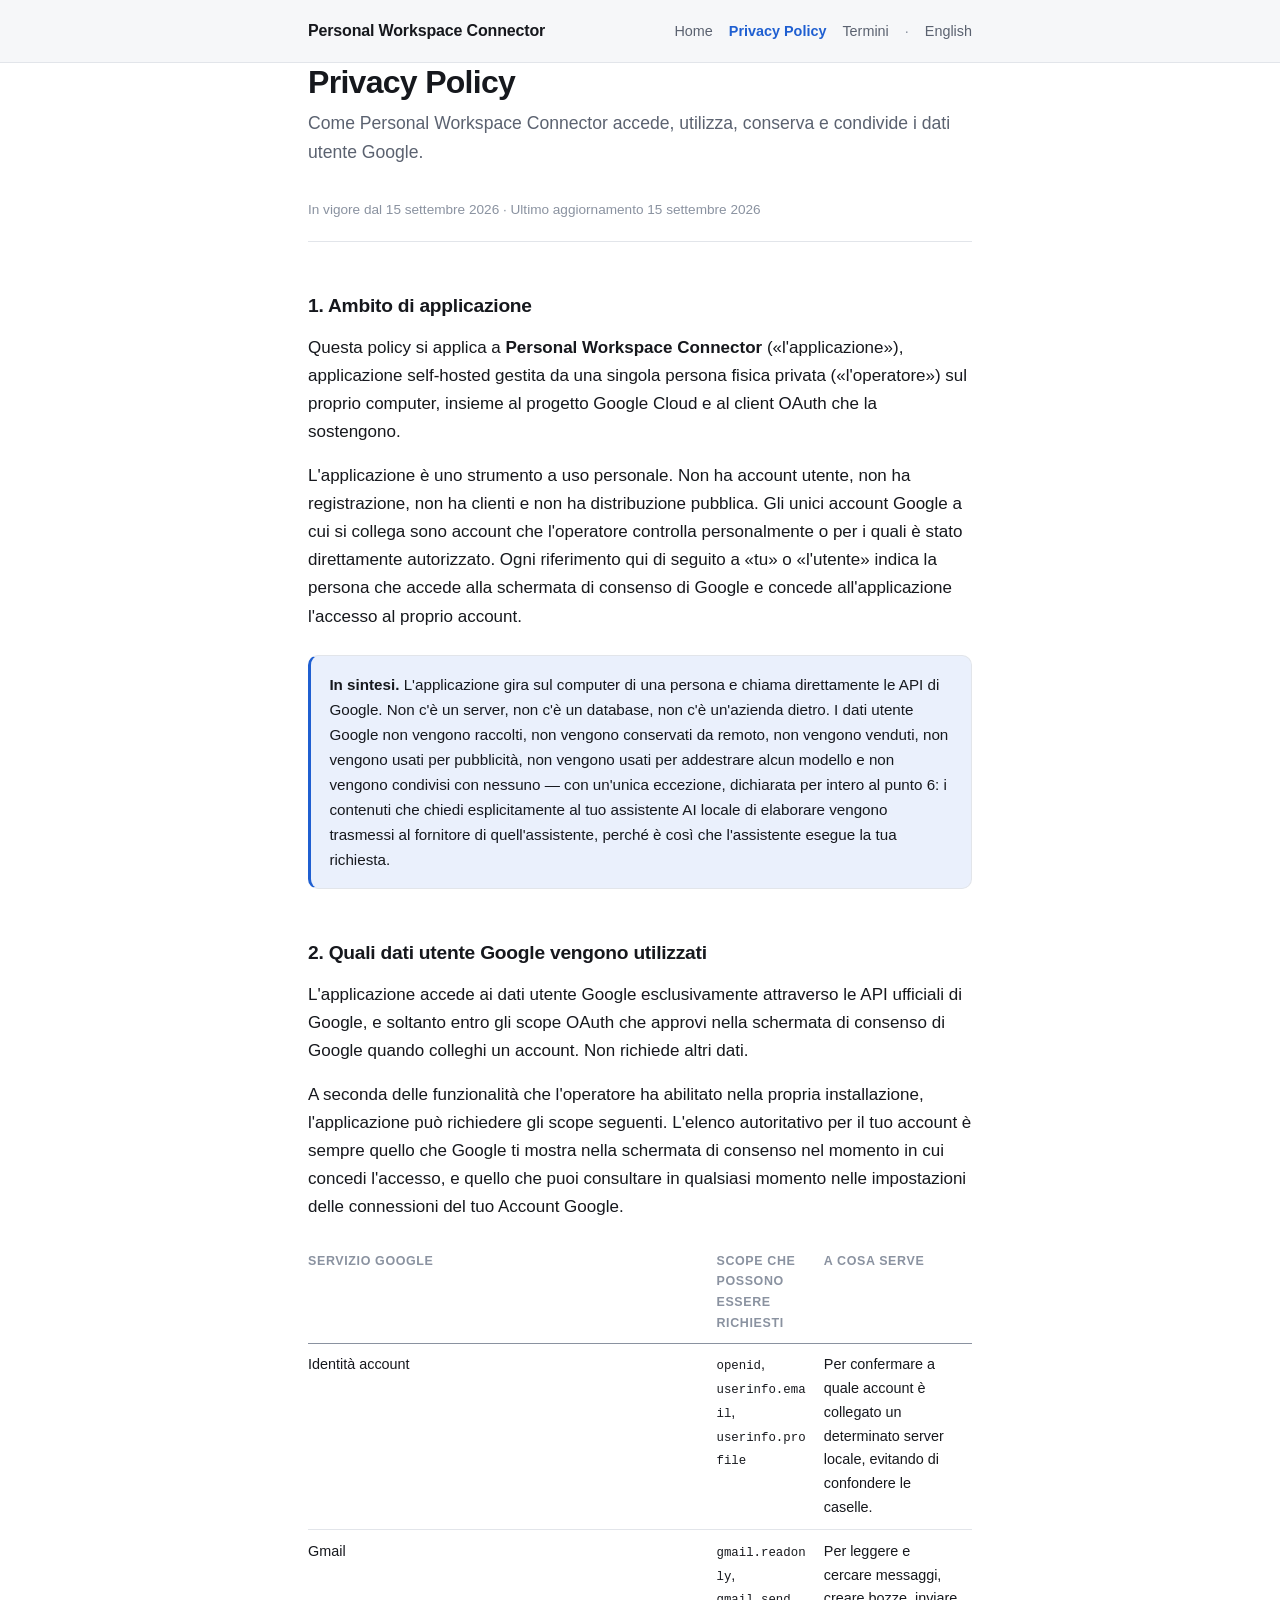
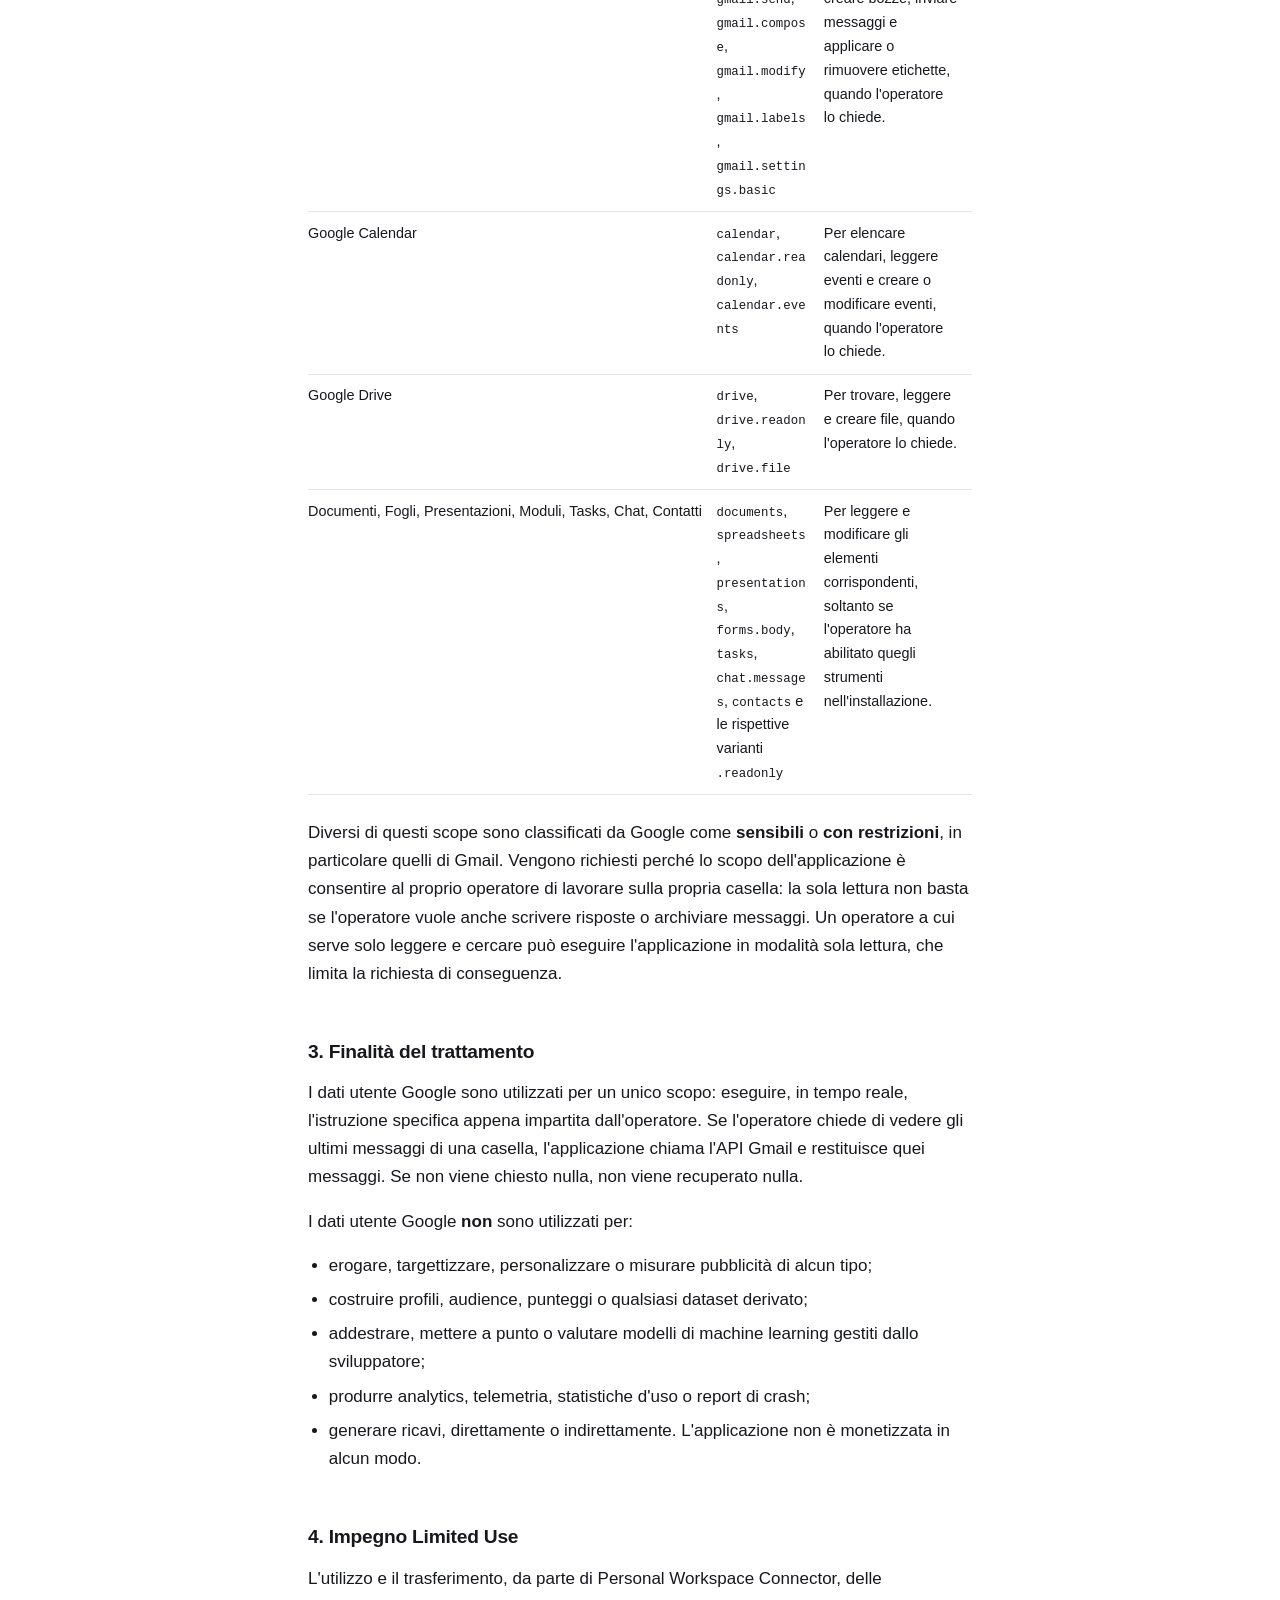
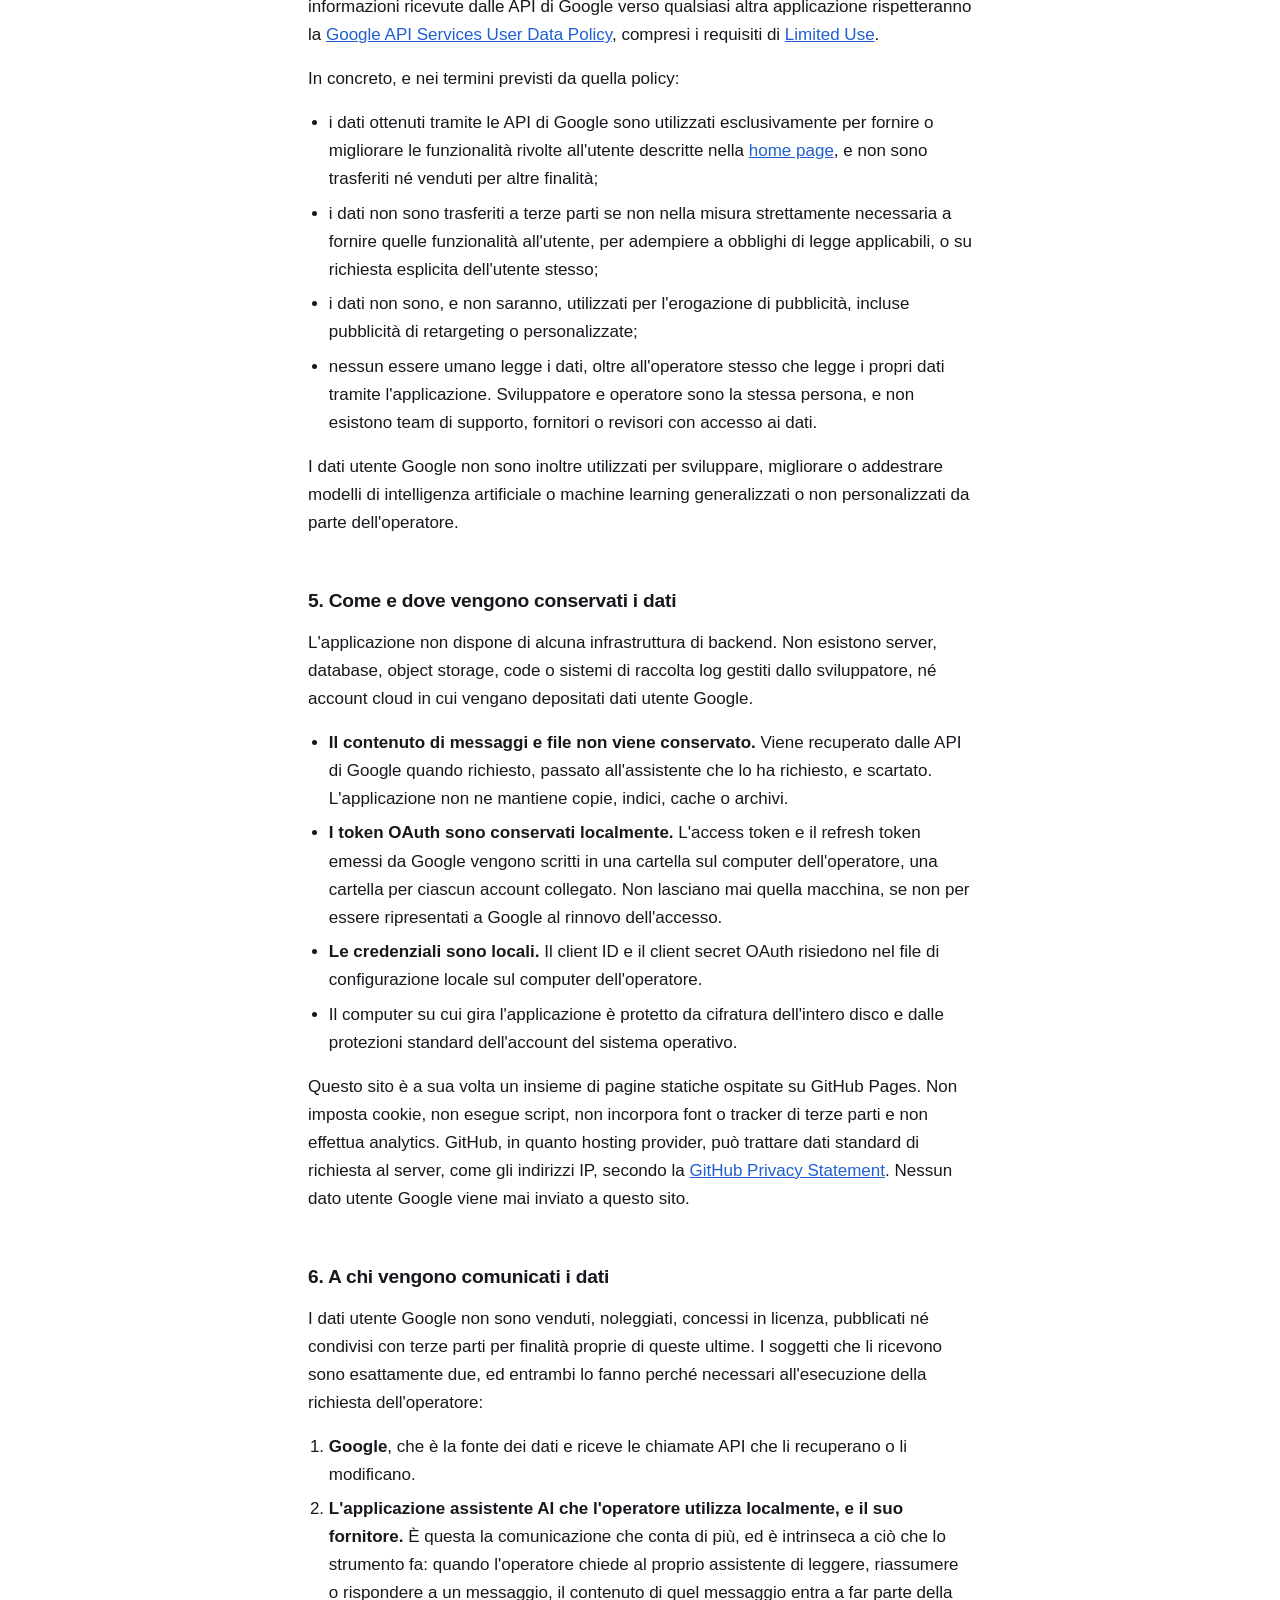
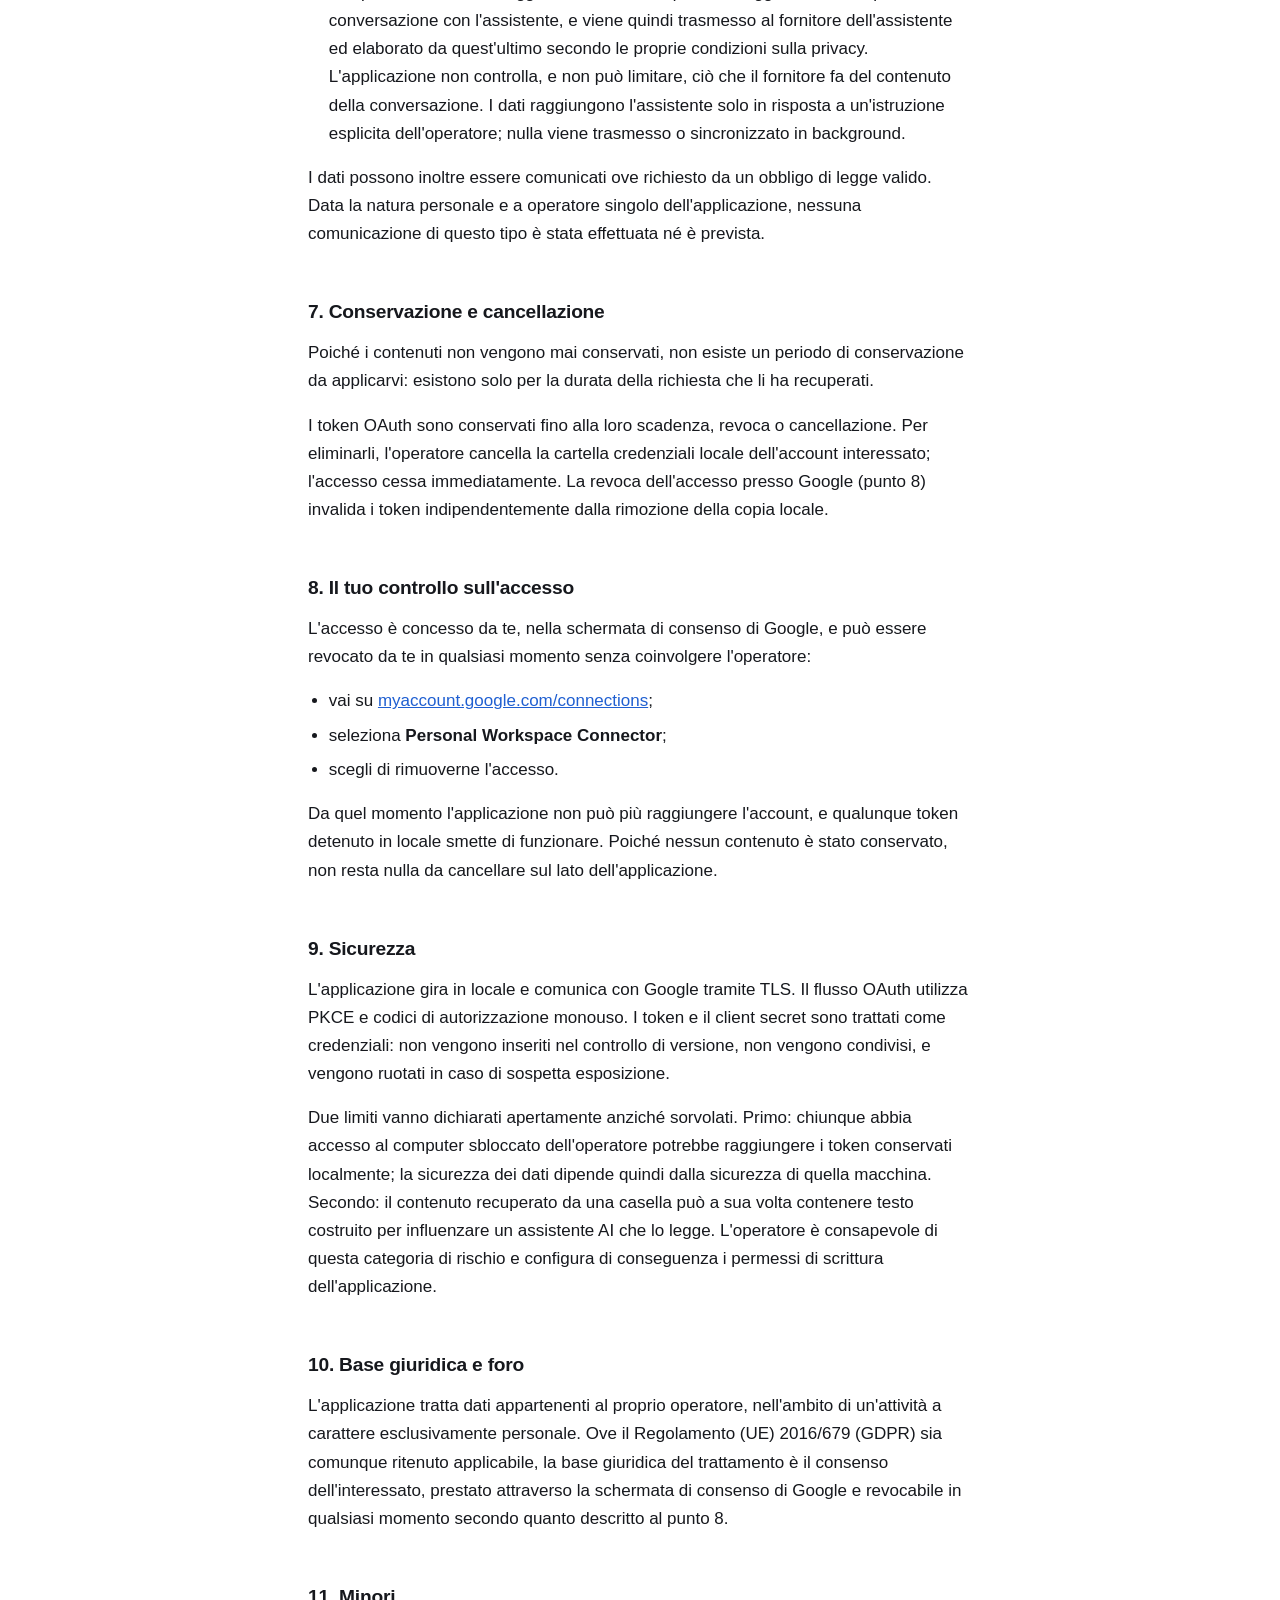
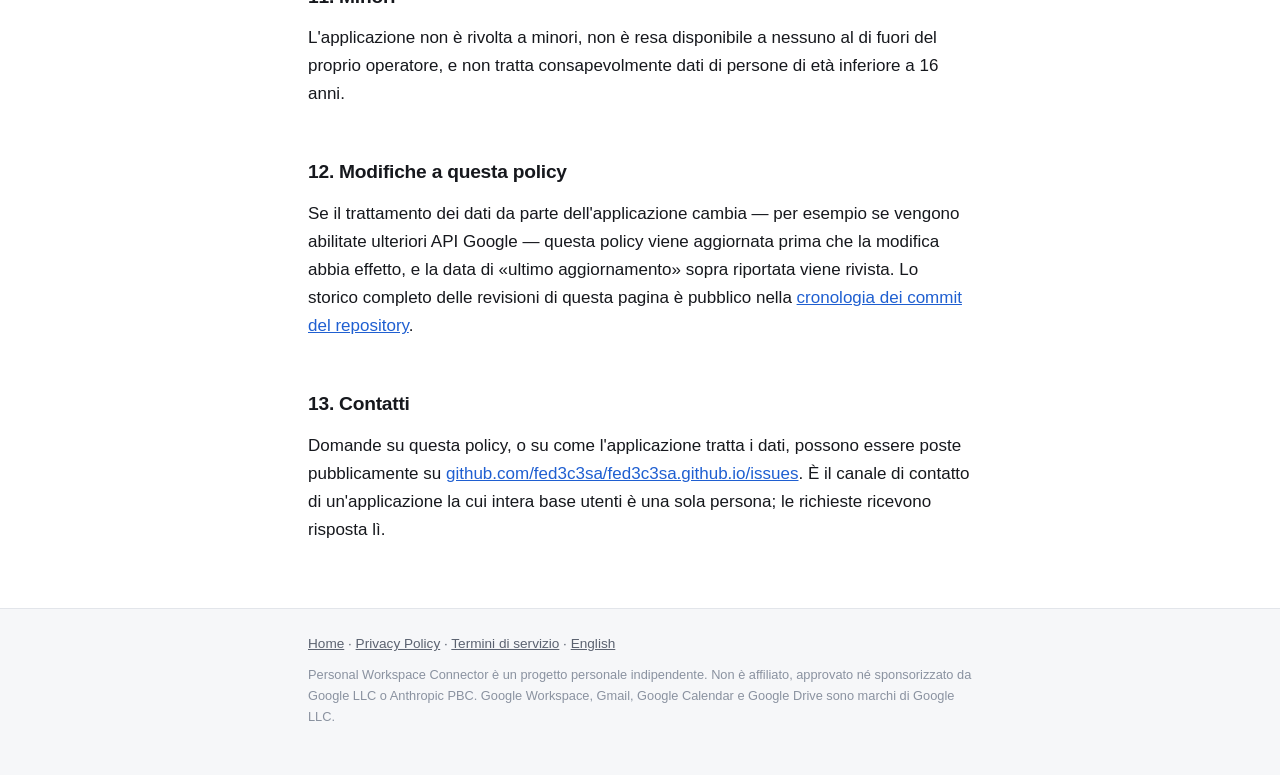
==== it/privacy.html @ 8bf7c78d "Publish home page, privacy policy and terms for the OAuth client Google requires a publicly reachabl" ====
<!DOCTYPE html>
<html lang="it">
<head>
<meta charset="utf-8">
<meta name="viewport" content="width=device-width, initial-scale=1">
<title>Privacy Policy — Personal Workspace Connector</title>
<meta name="description" content="Come Personal Workspace Connector accede, utilizza, conserva e condivide i dati utente Google, incluso l'impegno Limited Use previsto dalla Google API Services User Data Policy.">
<link rel="canonical" href="https://fed3c3sa.github.io/it/privacy.html">
<link rel="alternate" hreflang="en" href="https://fed3c3sa.github.io/privacy.html">
<link rel="alternate" hreflang="it" href="https://fed3c3sa.github.io/it/privacy.html">
<link rel="alternate" hreflang="x-default" href="https://fed3c3sa.github.io/privacy.html">
<link rel="stylesheet" href="/assets/style.css">
</head>
<body>

<header class="site-header">
  <div class="wrap">
    <a class="brand" href="/it/">Personal Workspace Connector</a>
    <nav class="nav">
      <a href="/it/">Home</a>
      <a href="/it/privacy.html" aria-current="page">Privacy Policy</a>
      <a href="/it/terms.html">Termini</a>
      <span class="sep">·</span>
      <a href="/privacy.html" hreflang="en" lang="en">English</a>
    </nav>
  </div>
</header>

<main class="wrap">

  <h1>Privacy Policy</h1>
  <p class="lede">Come Personal Workspace Connector accede, utilizza, conserva e condivide i dati utente Google.</p>
  <p class="updated">In vigore dal 15 settembre 2026 · Ultimo aggiornamento 15 settembre 2026</p>

  <h2>1. Ambito di applicazione</h2>
  <p>Questa policy si applica a <strong>Personal Workspace Connector</strong> (&laquo;l'applicazione&raquo;), applicazione self-hosted gestita da una singola persona fisica privata (&laquo;l'operatore&raquo;) sul proprio computer, insieme al progetto Google Cloud e al client OAuth che la sostengono.</p>
  <p>L'applicazione è uno strumento a uso personale. Non ha account utente, non ha registrazione, non ha clienti e non ha distribuzione pubblica. Gli unici account Google a cui si collega sono account che l'operatore controlla personalmente o per i quali è stato direttamente autorizzato. Ogni riferimento qui di seguito a &laquo;tu&raquo; o &laquo;l'utente&raquo; indica la persona che accede alla schermata di consenso di Google e concede all'applicazione l'accesso al proprio account.</p>

  <div class="note">
    <p><strong>In sintesi.</strong> L'applicazione gira sul computer di una persona e chiama direttamente le API di Google. Non c'è un server, non c'è un database, non c'è un'azienda dietro. I dati utente Google non vengono raccolti, non vengono conservati da remoto, non vengono venduti, non vengono usati per pubblicità, non vengono usati per addestrare alcun modello e non vengono condivisi con nessuno — con un'unica eccezione, dichiarata per intero al punto 6: i contenuti che chiedi esplicitamente al tuo assistente AI locale di elaborare vengono trasmessi al fornitore di quell'assistente, perché è così che l'assistente esegue la tua richiesta.</p>
  </div>

  <h2>2. Quali dati utente Google vengono utilizzati</h2>
  <p>L'applicazione accede ai dati utente Google esclusivamente attraverso le API ufficiali di Google, e soltanto entro gli scope OAuth che approvi nella schermata di consenso di Google quando colleghi un account. Non richiede altri dati.</p>
  <p>A seconda delle funzionalità che l'operatore ha abilitato nella propria installazione, l'applicazione può richiedere gli scope seguenti. L'elenco autoritativo per il tuo account è sempre quello che Google ti mostra nella schermata di consenso nel momento in cui concedi l'accesso, e quello che puoi consultare in qualsiasi momento nelle impostazioni delle connessioni del tuo Account Google.</p>

  <table class="scopes">
    <thead>
      <tr><th>Servizio Google</th><th>Scope che possono essere richiesti</th><th>A cosa serve</th></tr>
    </thead>
    <tbody>
      <tr>
        <td>Identità account</td>
        <td><code>openid</code>, <code>userinfo.email</code>, <code>userinfo.profile</code></td>
        <td>Per confermare a quale account è collegato un determinato server locale, evitando di confondere le caselle.</td>
      </tr>
      <tr>
        <td>Gmail</td>
        <td><code>gmail.readonly</code>, <code>gmail.send</code>, <code>gmail.compose</code>, <code>gmail.modify</code>, <code>gmail.labels</code>, <code>gmail.settings.basic</code></td>
        <td>Per leggere e cercare messaggi, creare bozze, inviare messaggi e applicare o rimuovere etichette, quando l'operatore lo chiede.</td>
      </tr>
      <tr>
        <td>Google Calendar</td>
        <td><code>calendar</code>, <code>calendar.readonly</code>, <code>calendar.events</code></td>
        <td>Per elencare calendari, leggere eventi e creare o modificare eventi, quando l'operatore lo chiede.</td>
      </tr>
      <tr>
        <td>Google Drive</td>
        <td><code>drive</code>, <code>drive.readonly</code>, <code>drive.file</code></td>
        <td>Per trovare, leggere e creare file, quando l'operatore lo chiede.</td>
      </tr>
      <tr>
        <td>Documenti, Fogli, Presentazioni, Moduli, Tasks, Chat, Contatti</td>
        <td><code>documents</code>, <code>spreadsheets</code>, <code>presentations</code>, <code>forms.body</code>, <code>tasks</code>, <code>chat.messages</code>, <code>contacts</code> e le rispettive varianti <code>.readonly</code></td>
        <td>Per leggere e modificare gli elementi corrispondenti, soltanto se l'operatore ha abilitato quegli strumenti nell'installazione.</td>
      </tr>
    </tbody>
  </table>

  <p>Diversi di questi scope sono classificati da Google come <strong>sensibili</strong> o <strong>con restrizioni</strong>, in particolare quelli di Gmail. Vengono richiesti perché lo scopo dell'applicazione è consentire al proprio operatore di lavorare sulla propria casella: la sola lettura non basta se l'operatore vuole anche scrivere risposte o archiviare messaggi. Un operatore a cui serve solo leggere e cercare può eseguire l'applicazione in modalità sola lettura, che limita la richiesta di conseguenza.</p>

  <h2>3. Finalità del trattamento</h2>
  <p>I dati utente Google sono utilizzati per un unico scopo: eseguire, in tempo reale, l'istruzione specifica appena impartita dall'operatore. Se l'operatore chiede di vedere gli ultimi messaggi di una casella, l'applicazione chiama l'API Gmail e restituisce quei messaggi. Se non viene chiesto nulla, non viene recuperato nulla.</p>
  <p>I dati utente Google <strong>non</strong> sono utilizzati per:</p>
  <ul>
    <li>erogare, targettizzare, personalizzare o misurare pubblicità di alcun tipo;</li>
    <li>costruire profili, audience, punteggi o qualsiasi dataset derivato;</li>
    <li>addestrare, mettere a punto o valutare modelli di machine learning gestiti dallo sviluppatore;</li>
    <li>produrre analytics, telemetria, statistiche d'uso o report di crash;</li>
    <li>generare ricavi, direttamente o indirettamente. L'applicazione non è monetizzata in alcun modo.</li>
  </ul>

  <h2>4. Impegno Limited Use</h2>
  <p>L'utilizzo e il trasferimento, da parte di Personal Workspace Connector, delle informazioni ricevute dalle API di Google verso qualsiasi altra applicazione rispetteranno la <a href="https://developers.google.com/terms/api-services-user-data-policy" rel="noopener">Google API Services User Data Policy</a>, compresi i requisiti di <a href="https://developers.google.com/terms/api-services-user-data-policy#additional_requirements_for_specific_api_scopes" rel="noopener">Limited Use</a>.</p>
  <p>In concreto, e nei termini previsti da quella policy:</p>
  <ul>
    <li>i dati ottenuti tramite le API di Google sono utilizzati esclusivamente per fornire o migliorare le funzionalità rivolte all'utente descritte nella <a href="/it/">home page</a>, e non sono trasferiti né venduti per altre finalità;</li>
    <li>i dati non sono trasferiti a terze parti se non nella misura strettamente necessaria a fornire quelle funzionalità all'utente, per adempiere a obblighi di legge applicabili, o su richiesta esplicita dell'utente stesso;</li>
    <li>i dati non sono, e non saranno, utilizzati per l'erogazione di pubblicità, incluse pubblicità di retargeting o personalizzate;</li>
    <li>nessun essere umano legge i dati, oltre all'operatore stesso che legge i propri dati tramite l'applicazione. Sviluppatore e operatore sono la stessa persona, e non esistono team di supporto, fornitori o revisori con accesso ai dati.</li>
  </ul>
  <p>I dati utente Google non sono inoltre utilizzati per sviluppare, migliorare o addestrare modelli di intelligenza artificiale o machine learning generalizzati o non personalizzati da parte dell'operatore.</p>

  <h2>5. Come e dove vengono conservati i dati</h2>
  <p>L'applicazione non dispone di alcuna infrastruttura di backend. Non esistono server, database, object storage, code o sistemi di raccolta log gestiti dallo sviluppatore, né account cloud in cui vengano depositati dati utente Google.</p>
  <ul>
    <li><strong>Il contenuto di messaggi e file non viene conservato.</strong> Viene recuperato dalle API di Google quando richiesto, passato all'assistente che lo ha richiesto, e scartato. L'applicazione non ne mantiene copie, indici, cache o archivi.</li>
    <li><strong>I token OAuth sono conservati localmente.</strong> L'access token e il refresh token emessi da Google vengono scritti in una cartella sul computer dell'operatore, una cartella per ciascun account collegato. Non lasciano mai quella macchina, se non per essere ripresentati a Google al rinnovo dell'accesso.</li>
    <li><strong>Le credenziali sono locali.</strong> Il client ID e il client secret OAuth risiedono nel file di configurazione locale sul computer dell'operatore.</li>
    <li>Il computer su cui gira l'applicazione è protetto da cifratura dell'intero disco e dalle protezioni standard dell'account del sistema operativo.</li>
  </ul>
  <p>Questo sito è a sua volta un insieme di pagine statiche ospitate su GitHub Pages. Non imposta cookie, non esegue script, non incorpora font o tracker di terze parti e non effettua analytics. GitHub, in quanto hosting provider, può trattare dati standard di richiesta al server, come gli indirizzi IP, secondo la <a href="https://docs.github.com/en/site-policy/privacy-policies/github-general-privacy-statement" rel="noopener">GitHub Privacy Statement</a>. Nessun dato utente Google viene mai inviato a questo sito.</p>

  <h2>6. A chi vengono comunicati i dati</h2>
  <p>I dati utente Google non sono venduti, noleggiati, concessi in licenza, pubblicati né condivisi con terze parti per finalità proprie di queste ultime. I soggetti che li ricevono sono esattamente due, ed entrambi lo fanno perché necessari all'esecuzione della richiesta dell'operatore:</p>
  <ol>
    <li><strong>Google</strong>, che è la fonte dei dati e riceve le chiamate API che li recuperano o li modificano.</li>
    <li><strong>L'applicazione assistente AI che l'operatore utilizza localmente, e il suo fornitore.</strong> È questa la comunicazione che conta di più, ed è intrinseca a ciò che lo strumento fa: quando l'operatore chiede al proprio assistente di leggere, riassumere o rispondere a un messaggio, il contenuto di quel messaggio entra a far parte della conversazione con l'assistente, e viene quindi trasmesso al fornitore dell'assistente ed elaborato da quest'ultimo secondo le proprie condizioni sulla privacy. L'applicazione non controlla, e non può limitare, ciò che il fornitore fa del contenuto della conversazione. I dati raggiungono l'assistente solo in risposta a un'istruzione esplicita dell'operatore; nulla viene trasmesso o sincronizzato in background.</li>
  </ol>
  <p>I dati possono inoltre essere comunicati ove richiesto da un obbligo di legge valido. Data la natura personale e a operatore singolo dell'applicazione, nessuna comunicazione di questo tipo è stata effettuata né è prevista.</p>

  <h2>7. Conservazione e cancellazione</h2>
  <p>Poiché i contenuti non vengono mai conservati, non esiste un periodo di conservazione da applicarvi: esistono solo per la durata della richiesta che li ha recuperati.</p>
  <p>I token OAuth sono conservati fino alla loro scadenza, revoca o cancellazione. Per eliminarli, l'operatore cancella la cartella credenziali locale dell'account interessato; l'accesso cessa immediatamente. La revoca dell'accesso presso Google (punto 8) invalida i token indipendentemente dalla rimozione della copia locale.</p>

  <h2>8. Il tuo controllo sull'accesso</h2>
  <p>L'accesso è concesso da te, nella schermata di consenso di Google, e può essere revocato da te in qualsiasi momento senza coinvolgere l'operatore:</p>
  <ul>
    <li>vai su <a href="https://myaccount.google.com/connections" rel="noopener">myaccount.google.com/connections</a>;</li>
    <li>seleziona <strong>Personal Workspace Connector</strong>;</li>
    <li>scegli di rimuoverne l'accesso.</li>
  </ul>
  <p>Da quel momento l'applicazione non può più raggiungere l'account, e qualunque token detenuto in locale smette di funzionare. Poiché nessun contenuto è stato conservato, non resta nulla da cancellare sul lato dell'applicazione.</p>

  <h2>9. Sicurezza</h2>
  <p>L'applicazione gira in locale e comunica con Google tramite TLS. Il flusso OAuth utilizza PKCE e codici di autorizzazione monouso. I token e il client secret sono trattati come credenziali: non vengono inseriti nel controllo di versione, non vengono condivisi, e vengono ruotati in caso di sospetta esposizione.</p>
  <p>Due limiti vanno dichiarati apertamente anziché sorvolati. Primo: chiunque abbia accesso al computer sbloccato dell'operatore potrebbe raggiungere i token conservati localmente; la sicurezza dei dati dipende quindi dalla sicurezza di quella macchina. Secondo: il contenuto recuperato da una casella può a sua volta contenere testo costruito per influenzare un assistente AI che lo legge. L'operatore è consapevole di questa categoria di rischio e configura di conseguenza i permessi di scrittura dell'applicazione.</p>

  <h2>10. Base giuridica e foro</h2>
  <p>L'applicazione tratta dati appartenenti al proprio operatore, nell'ambito di un'attività a carattere esclusivamente personale. Ove il Regolamento (UE) 2016/679 (GDPR) sia comunque ritenuto applicabile, la base giuridica del trattamento è il consenso dell'interessato, prestato attraverso la schermata di consenso di Google e revocabile in qualsiasi momento secondo quanto descritto al punto 8.</p>

  <h2>11. Minori</h2>
  <p>L'applicazione non è rivolta a minori, non è resa disponibile a nessuno al di fuori del proprio operatore, e non tratta consapevolmente dati di persone di età inferiore a 16 anni.</p>

  <h2>12. Modifiche a questa policy</h2>
  <p>Se il trattamento dei dati da parte dell'applicazione cambia — per esempio se vengono abilitate ulteriori API Google — questa policy viene aggiornata prima che la modifica abbia effetto, e la data di &laquo;ultimo aggiornamento&raquo; sopra riportata viene rivista. Lo storico completo delle revisioni di questa pagina è pubblico nella <a href="https://github.com/fed3c3sa/fed3c3sa.github.io/commits/main/it/privacy.html" rel="noopener">cronologia dei commit del repository</a>.</p>

  <h2>13. Contatti</h2>
  <p>Domande su questa policy, o su come l'applicazione tratta i dati, possono essere poste pubblicamente su <a href="https://github.com/fed3c3sa/fed3c3sa.github.io/issues" rel="noopener">github.com/fed3c3sa/fed3c3sa.github.io/issues</a>. È il canale di contatto di un'applicazione la cui intera base utenti è una sola persona; le richieste ricevono risposta lì.</p>

</main>

<footer class="site-footer">
  <div class="wrap">
    <p><a href="/it/">Home</a> · <a href="/it/privacy.html">Privacy Policy</a> · <a href="/it/terms.html">Termini di servizio</a> · <a href="/privacy.html" hreflang="en" lang="en">English</a></p>
    <p class="disclaimer">Personal Workspace Connector è un progetto personale indipendente. Non è affiliato, approvato né sponsorizzato da Google LLC o Anthropic PBC. Google Workspace, Gmail, Google Calendar e Google Drive sono marchi di Google LLC.</p>
  </div>
</footer>

</body>
</html>
---- assets/style.css ----
/* Personal Workspace Connector — shared stylesheet
   No JS, no webfonts, no third-party requests: the pages Google needs to reach
   must stay publicly readable with nothing blocking them. */

:root {
  color-scheme: light dark;

  --bg: #ffffff;
  --bg-soft: #f6f7f9;
  --bg-inset: #eceef1;
  --fg: #16181d;
  --fg-muted: #5b6270;
  --fg-faint: #8a92a0;
  --rule: #e2e5ea;
  --accent: #1f5fd1;
  --accent-soft: #eaf0fc;
  --warn-bg: #fff8e6;
  --warn-rule: #e8c96a;

  --measure: 44rem;
  --radius: 10px;
}

@media (prefers-color-scheme: dark) {
  :root {
    --bg: #101216;
    --bg-soft: #171a20;
    --bg-inset: #1e222a;
    --fg: #e6e8ec;
    --fg-muted: #a0a8b6;
    --fg-faint: #767e8c;
    --rule: #272c35;
    --accent: #7ba6f5;
    --accent-soft: #19212f;
    --warn-bg: #241f12;
    --warn-rule: #6b5a24;
  }
}

*,
*::before,
*::after { box-sizing: border-box; }

html { -webkit-text-size-adjust: 100%; }

body {
  margin: 0;
  background: var(--bg);
  color: var(--fg);
  font-family: -apple-system, BlinkMacSystemFont, "Segoe UI", Roboto, "Helvetica Neue", Arial, sans-serif;
  font-size: 17px;
  line-height: 1.65;
  -webkit-font-smoothing: antialiased;
}

.wrap {
  max-width: var(--measure);
  margin: 0 auto;
  padding: 0 1.25rem;
}

/* ---------- header ---------- */

.site-header {
  border-bottom: 1px solid var(--rule);
  background: var(--bg-soft);
}

.site-header .wrap {
  display: flex;
  flex-wrap: wrap;
  gap: 0.75rem 1.5rem;
  align-items: baseline;
  justify-content: space-between;
  padding-top: 1.1rem;
  padding-bottom: 1.1rem;
}

.brand {
  font-weight: 600;
  font-size: 1rem;
  letter-spacing: -0.01em;
  color: var(--fg);
  text-decoration: none;
}

.brand:hover { color: var(--accent); }

.nav {
  display: flex;
  flex-wrap: wrap;
  gap: 1rem;
  font-size: 0.9rem;
}

.nav a {
  color: var(--fg-muted);
  text-decoration: none;
}

.nav a:hover,
.nav a[aria-current="page"] {
  color: var(--accent);
}

.nav a[aria-current="page"] { font-weight: 600; }

.nav .sep {
  color: var(--fg-faint);
  user-select: none;
}

/* ---------- page body ---------- */

main { padding: 3rem 0 2rem; }

h1 {
  font-size: 2rem;
  line-height: 1.2;
  letter-spacing: -0.022em;
  margin: 0 0 0.5rem;
}

.lede {
  font-size: 1.1rem;
  color: var(--fg-muted);
  margin: 0 0 2rem;
}

.updated {
  font-size: 0.85rem;
  color: var(--fg-faint);
  margin: 0 0 2.5rem;
  padding-bottom: 1.25rem;
  border-bottom: 1px solid var(--rule);
}

h2 {
  font-size: 1.2rem;
  letter-spacing: -0.012em;
  margin: 2.75rem 0 0.75rem;
  padding-top: 0.25rem;
}

h3 {
  font-size: 1rem;
  margin: 1.75rem 0 0.5rem;
}

p { margin: 0 0 1rem; }

a { color: var(--accent); }

ul, ol { padding-left: 1.3rem; margin: 0 0 1rem; }
li { margin-bottom: 0.4rem; }

strong { font-weight: 600; }

code {
  font-family: ui-monospace, SFMono-Regular, "SF Mono", Menlo, Consolas, monospace;
  font-size: 0.86em;
  background: var(--bg-inset);
  padding: 0.12em 0.38em;
  border-radius: 4px;
  overflow-wrap: anywhere;
}

/* ---------- callouts ---------- */

.note,
.warn {
  border: 1px solid var(--rule);
  border-left-width: 3px;
  border-left-color: var(--accent);
  background: var(--accent-soft);
  border-radius: var(--radius);
  padding: 1rem 1.15rem;
  margin: 1.5rem 0;
  font-size: 0.95rem;
}

.warn {
  border-left-color: var(--warn-rule);
  background: var(--warn-bg);
}

.note > :last-child,
.warn > :last-child { margin-bottom: 0; }

/* ---------- scope table ---------- */

.scopes {
  width: 100%;
  border-collapse: collapse;
  margin: 1.25rem 0 1.5rem;
  font-size: 0.9rem;
  display: block;
  overflow-x: auto;
}

.scopes th,
.scopes td {
  text-align: left;
  vertical-align: top;
  padding: 0.6rem 0.9rem 0.6rem 0;
  border-bottom: 1px solid var(--rule);
}

.scopes th {
  font-size: 0.78rem;
  text-transform: uppercase;
  letter-spacing: 0.05em;
  color: var(--fg-faint);
  font-weight: 600;
  border-bottom-color: var(--fg-faint);
}

.scopes td:first-child { white-space: nowrap; }

.scopes code { background: none; padding: 0; }

/* ---------- key/value facts ---------- */

.facts {
  list-style: none;
  padding: 0;
  margin: 1.5rem 0;
  border-top: 1px solid var(--rule);
}

.facts li {
  display: flex;
  flex-wrap: wrap;
  gap: 0.35rem 1rem;
  padding: 0.7rem 0;
  border-bottom: 1px solid var(--rule);
  margin: 0;
  font-size: 0.95rem;
}

.facts .k {
  flex: 0 0 11rem;
  color: var(--fg-muted);
}

.facts .v { flex: 1 1 14rem; }

/* ---------- footer ---------- */

.site-footer {
  margin-top: 4rem;
  border-top: 1px solid var(--rule);
  background: var(--bg-soft);
  font-size: 0.85rem;
  color: var(--fg-muted);
}

.site-footer .wrap {
  padding-top: 1.5rem;
  padding-bottom: 2.5rem;
}

.site-footer p { margin: 0 0 0.5rem; }
.site-footer a { color: var(--fg-muted); }
.site-footer a:hover { color: var(--accent); }

.disclaimer {
  color: var(--fg-faint);
  font-size: 0.8rem;
  margin-top: 1rem;
}

@media (max-width: 34rem) {
  body { font-size: 16px; }
  h1 { font-size: 1.6rem; }
  main { padding-top: 2.25rem; }
  .facts .k { flex-basis: 100%; font-size: 0.8rem; }
}
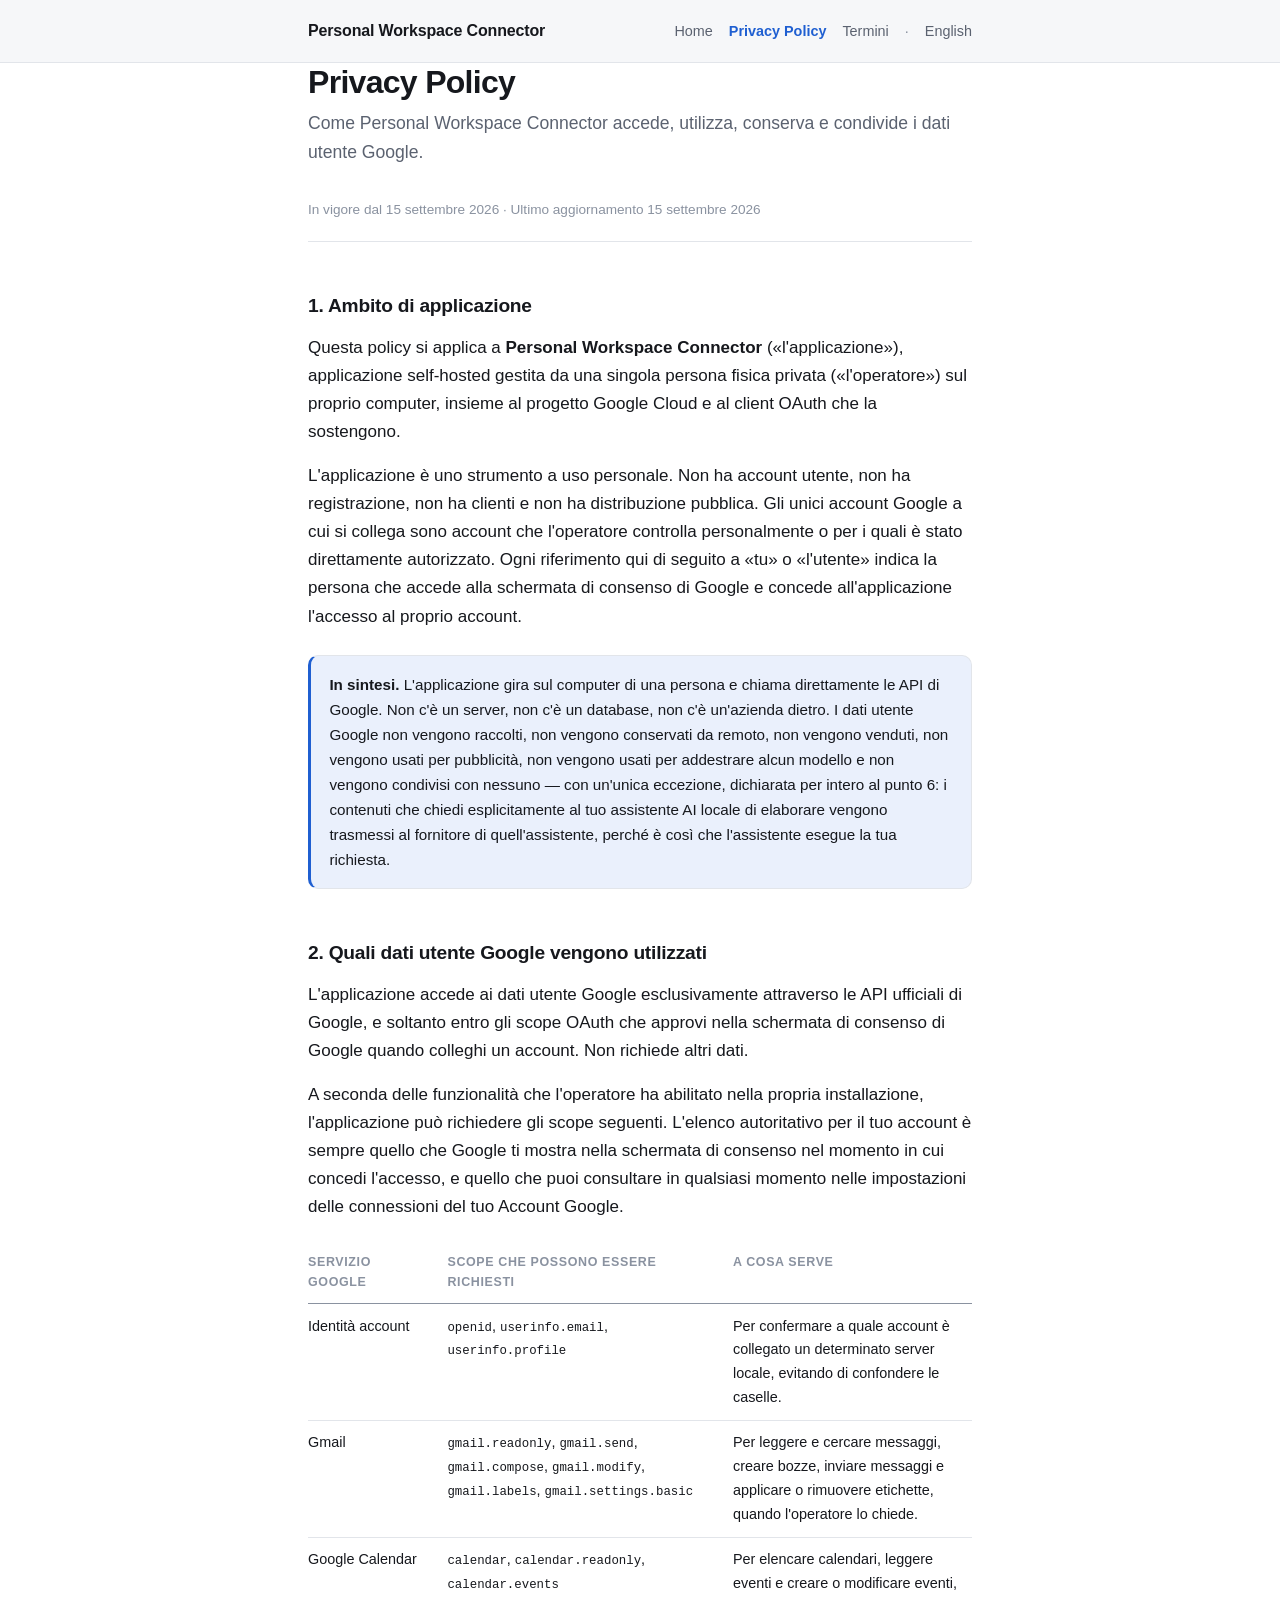
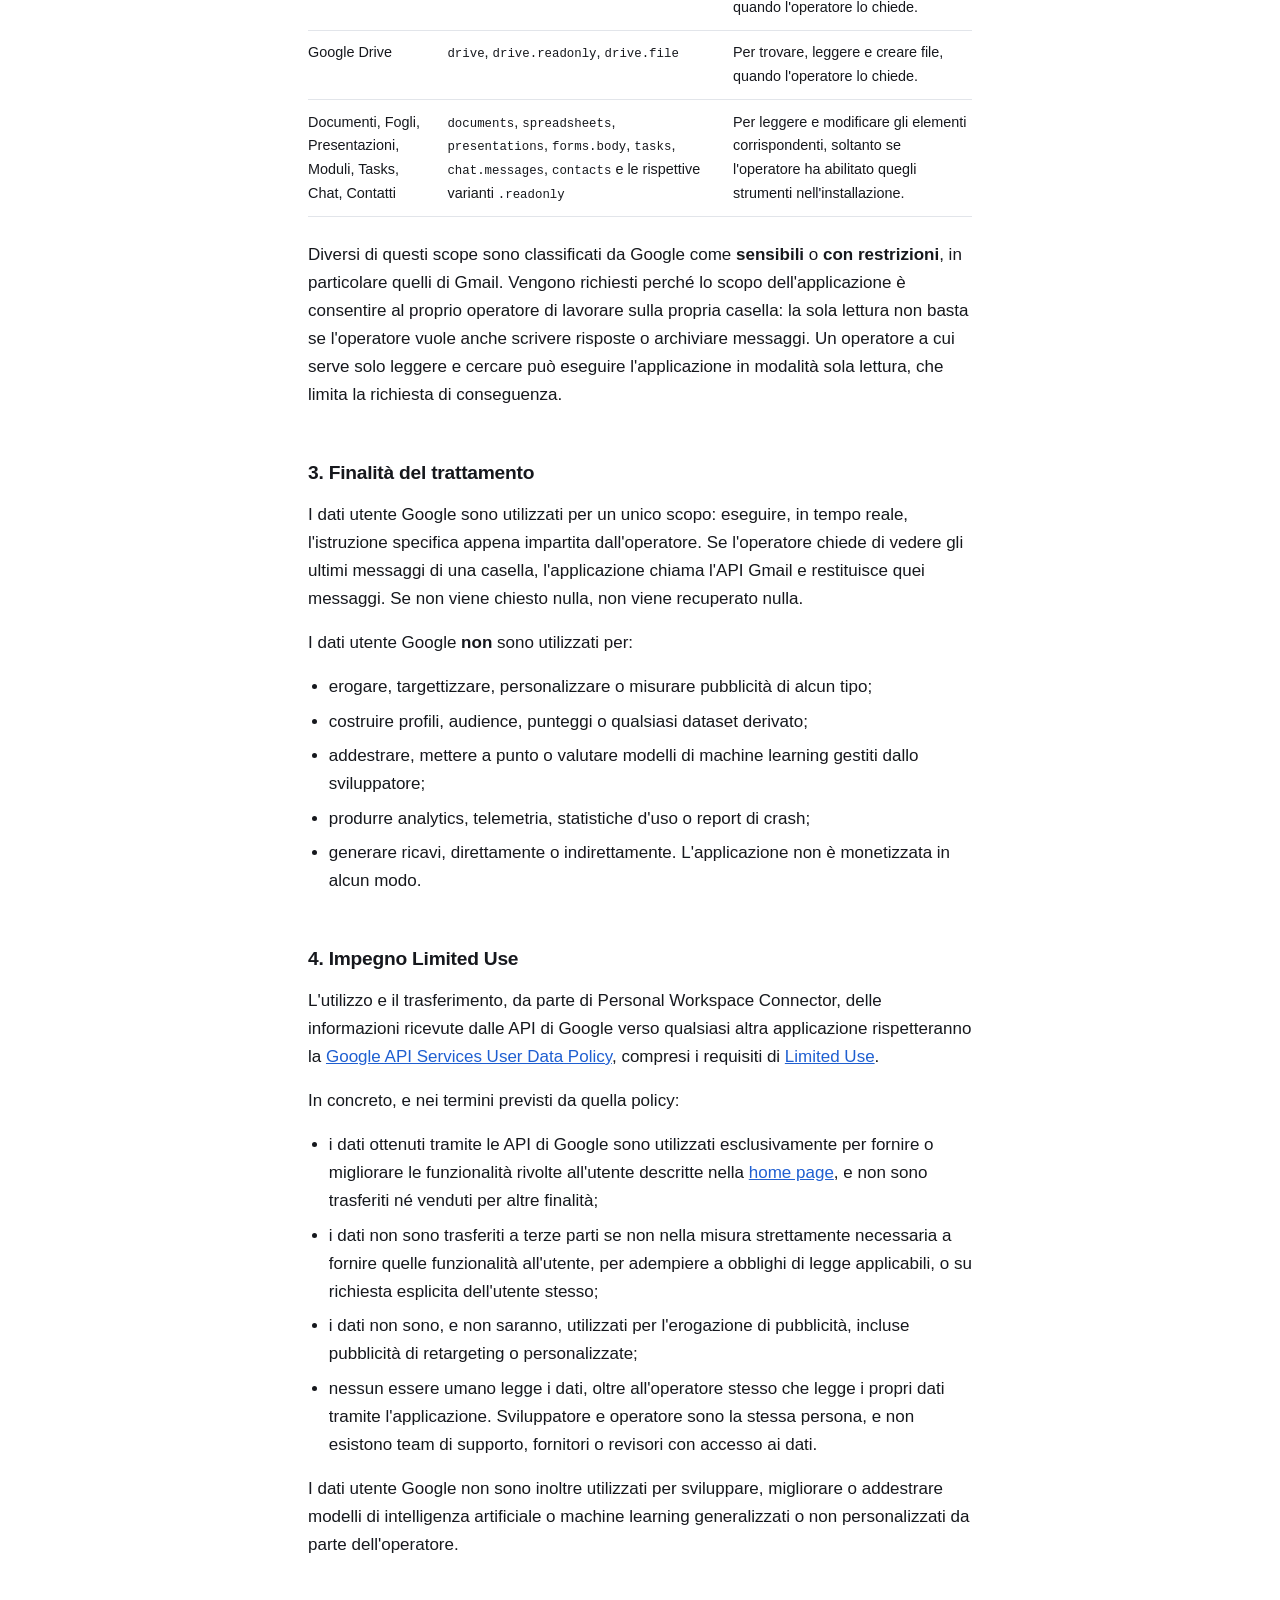
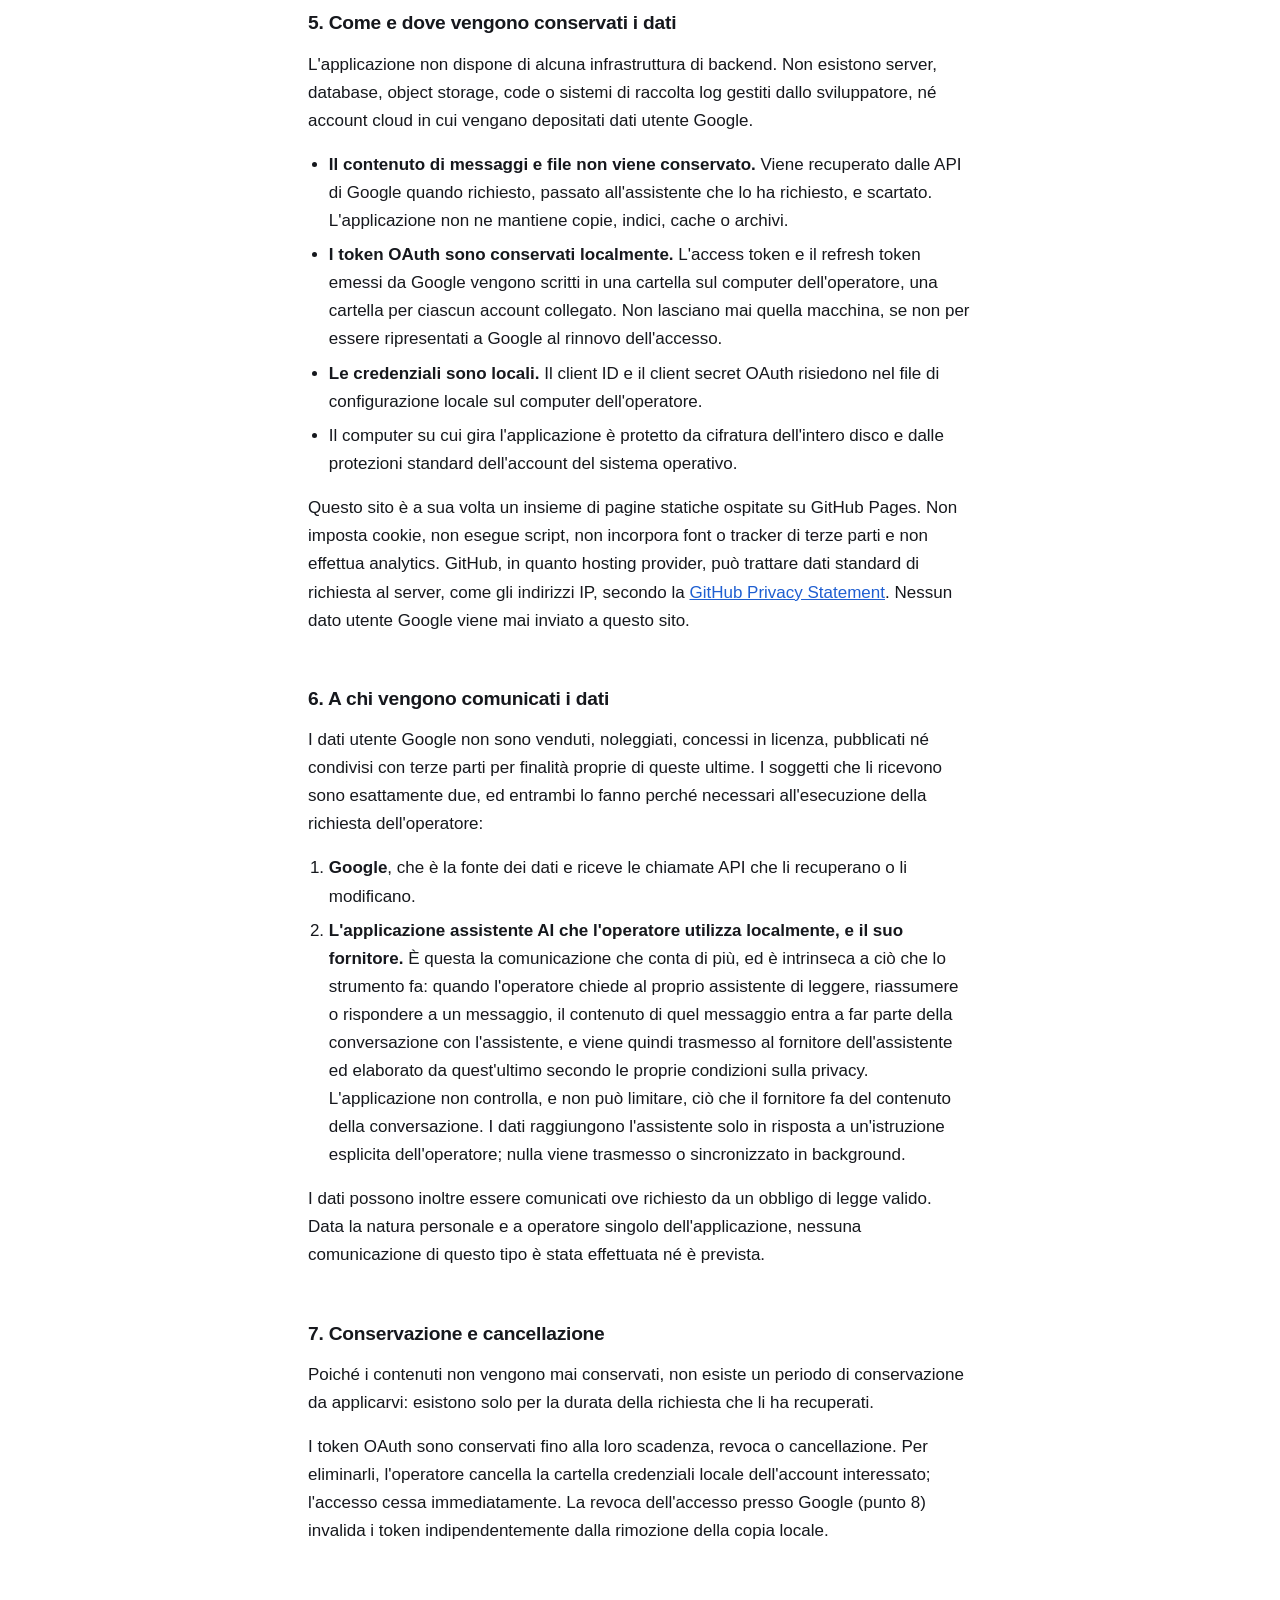
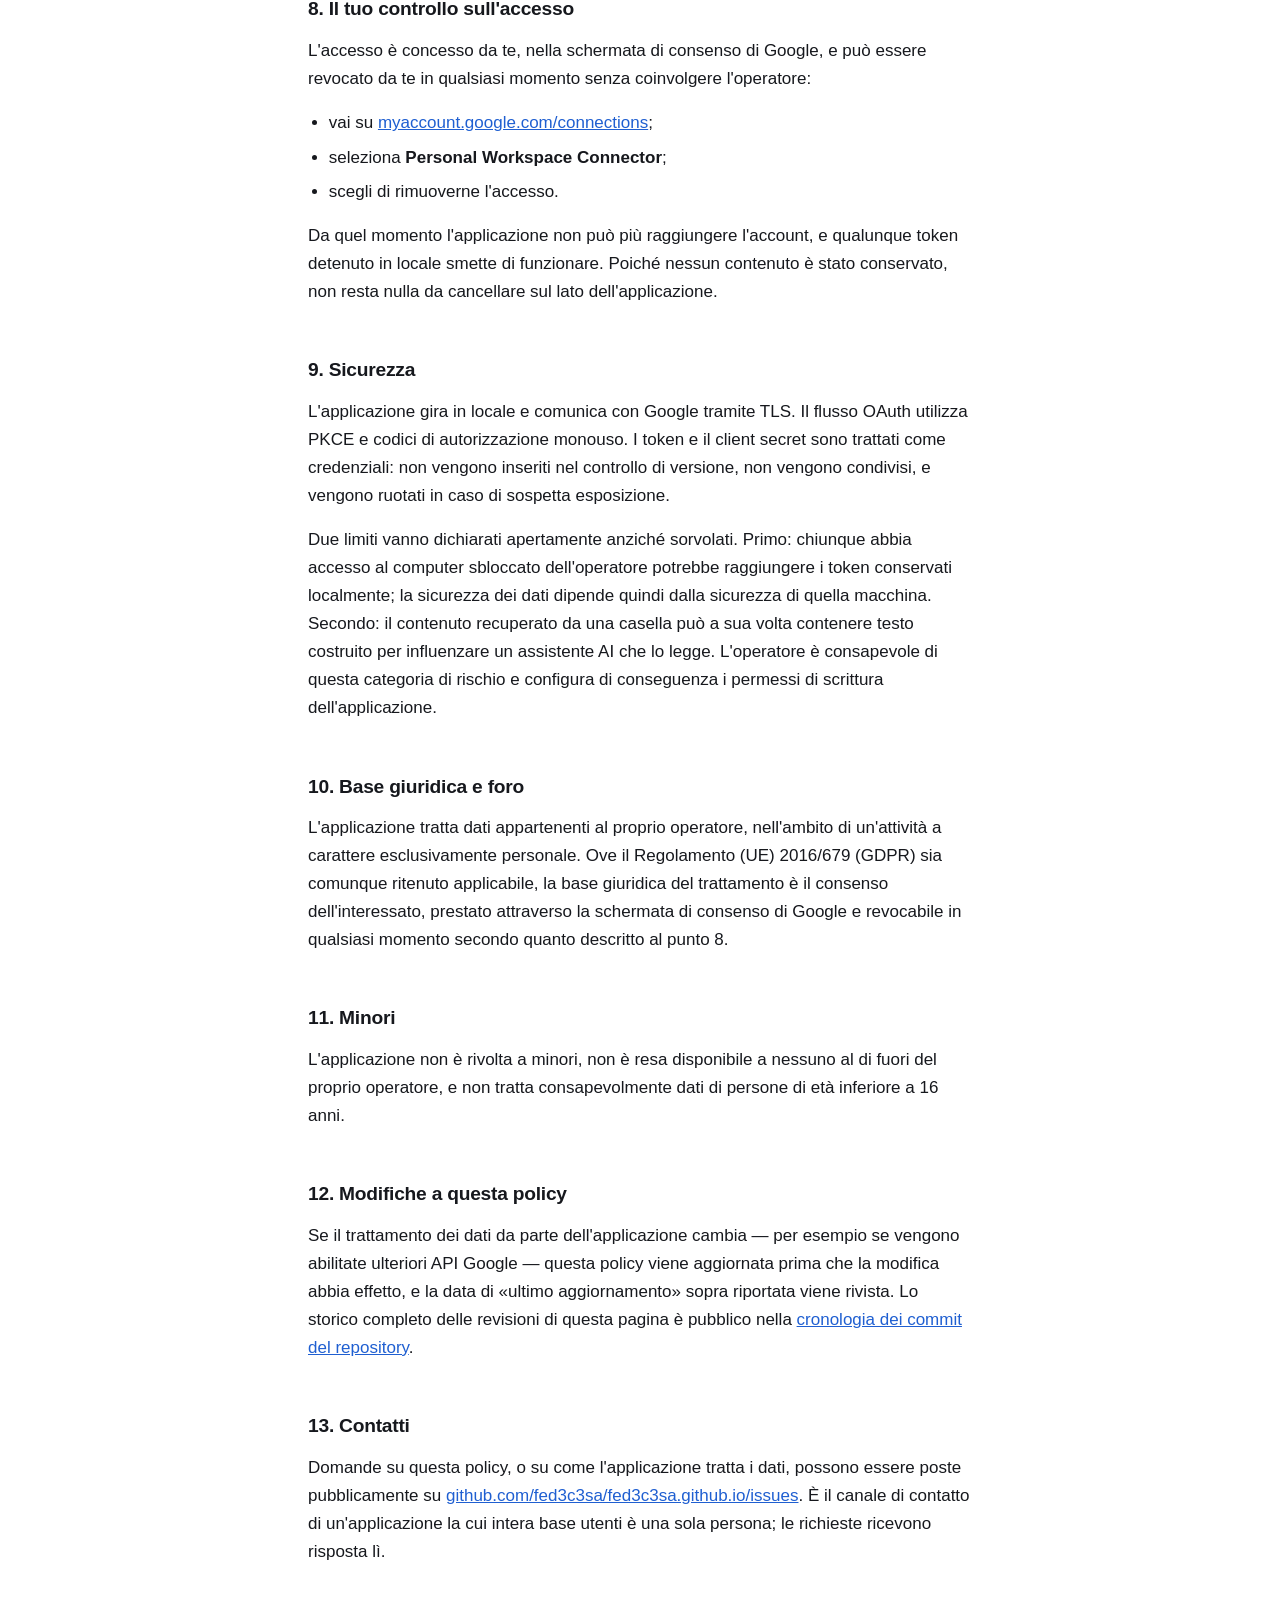
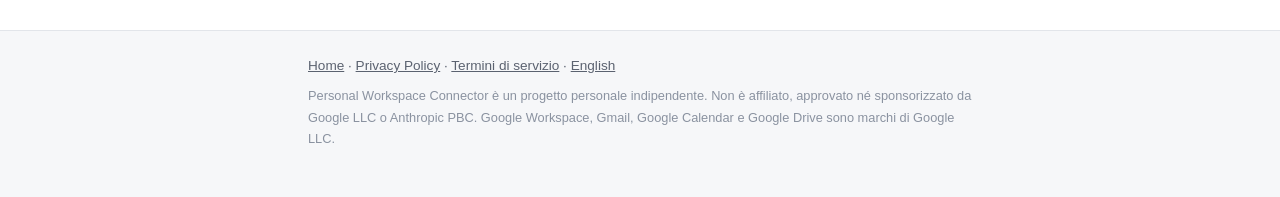
==== commit 92832281: "Fix scope table column widths With auto layout the service-name column claimed most of the row and s" ====
--- a/it/privacy.html
+++ b/it/privacy.html
@@ -45,6 +45,11 @@
   <p>A seconda delle funzionalità che l'operatore ha abilitato nella propria installazione, l'applicazione può richiedere gli scope seguenti. L'elenco autoritativo per il tuo account è sempre quello che Google ti mostra nella schermata di consenso nel momento in cui concedi l'accesso, e quello che puoi consultare in qualsiasi momento nelle impostazioni delle connessioni del tuo Account Google.</p>
 
   <table class="scopes">
+    <colgroup>
+      <col class="c-service">
+      <col class="c-scopes">
+      <col class="c-purpose">
+    </colgroup>
     <thead>
       <tr><th>Servizio Google</th><th>Scope che possono essere richiesti</th><th>A cosa serve</th></tr>
     </thead>
--- a/assets/style.css
+++ b/assets/style.css
@@ -189,22 +189,28 @@
 
 /* ---------- scope table ---------- */
 
+/* Fixed layout with explicit column widths: with `auto` the service names
+   claimed most of the row and squeezed the scope strings until they broke
+   mid-token (`userinfo.em` / `ail`), which is exactly the column a reader
+   checks a consent screen against. */
 .scopes {
   width: 100%;
   border-collapse: collapse;
+  table-layout: fixed;
   margin: 1.25rem 0 1.5rem;
   font-size: 0.9rem;
-  display: block;
-  overflow-x: auto;
 }
 
 .scopes th,
 .scopes td {
   text-align: left;
   vertical-align: top;
-  padding: 0.6rem 0.9rem 0.6rem 0;
+  padding: 0.65rem 0.9rem 0.65rem 0;
   border-bottom: 1px solid var(--rule);
 }
+
+.scopes th:last-child,
+.scopes td:last-child { padding-right: 0; }
 
 .scopes th {
   font-size: 0.78rem;
@@ -215,9 +221,47 @@
   border-bottom-color: var(--fg-faint);
 }
 
-.scopes td:first-child { white-space: nowrap; }
-
-.scopes code { background: none; padding: 0; }
+.scopes col.c-service { width: 21%; }
+.scopes col.c-scopes  { width: 43%; }
+.scopes col.c-purpose { width: 36%; }
+
+.scopes code {
+  background: none;
+  padding: 0;
+  /* break only if a single scope genuinely exceeds the column */
+  overflow-wrap: break-word;
+}
+
+/* Three columns stop working well below ~40rem: the service names get about
+   70px and shred. Stack each row into service / scopes / purpose instead —
+   the three read distinctly enough that the header row isn't needed. */
+@media (max-width: 40rem) {
+  .scopes,
+  .scopes thead,
+  .scopes tbody,
+  .scopes tr,
+  .scopes th,
+  .scopes td {
+    display: block;
+    width: auto;
+  }
+
+  .scopes thead { display: none; }
+
+  .scopes tr {
+    padding: 0.9rem 0;
+    border-bottom: 1px solid var(--rule);
+  }
+
+  .scopes td {
+    border: 0;
+    padding: 0 0 0.4rem;
+  }
+
+  .scopes td:first-child { font-weight: 600; }
+  .scopes td:nth-child(2) { color: var(--fg-muted); }
+  .scopes td:last-child { padding-bottom: 0; }
+}
 
 /* ---------- key/value facts ---------- */
 
